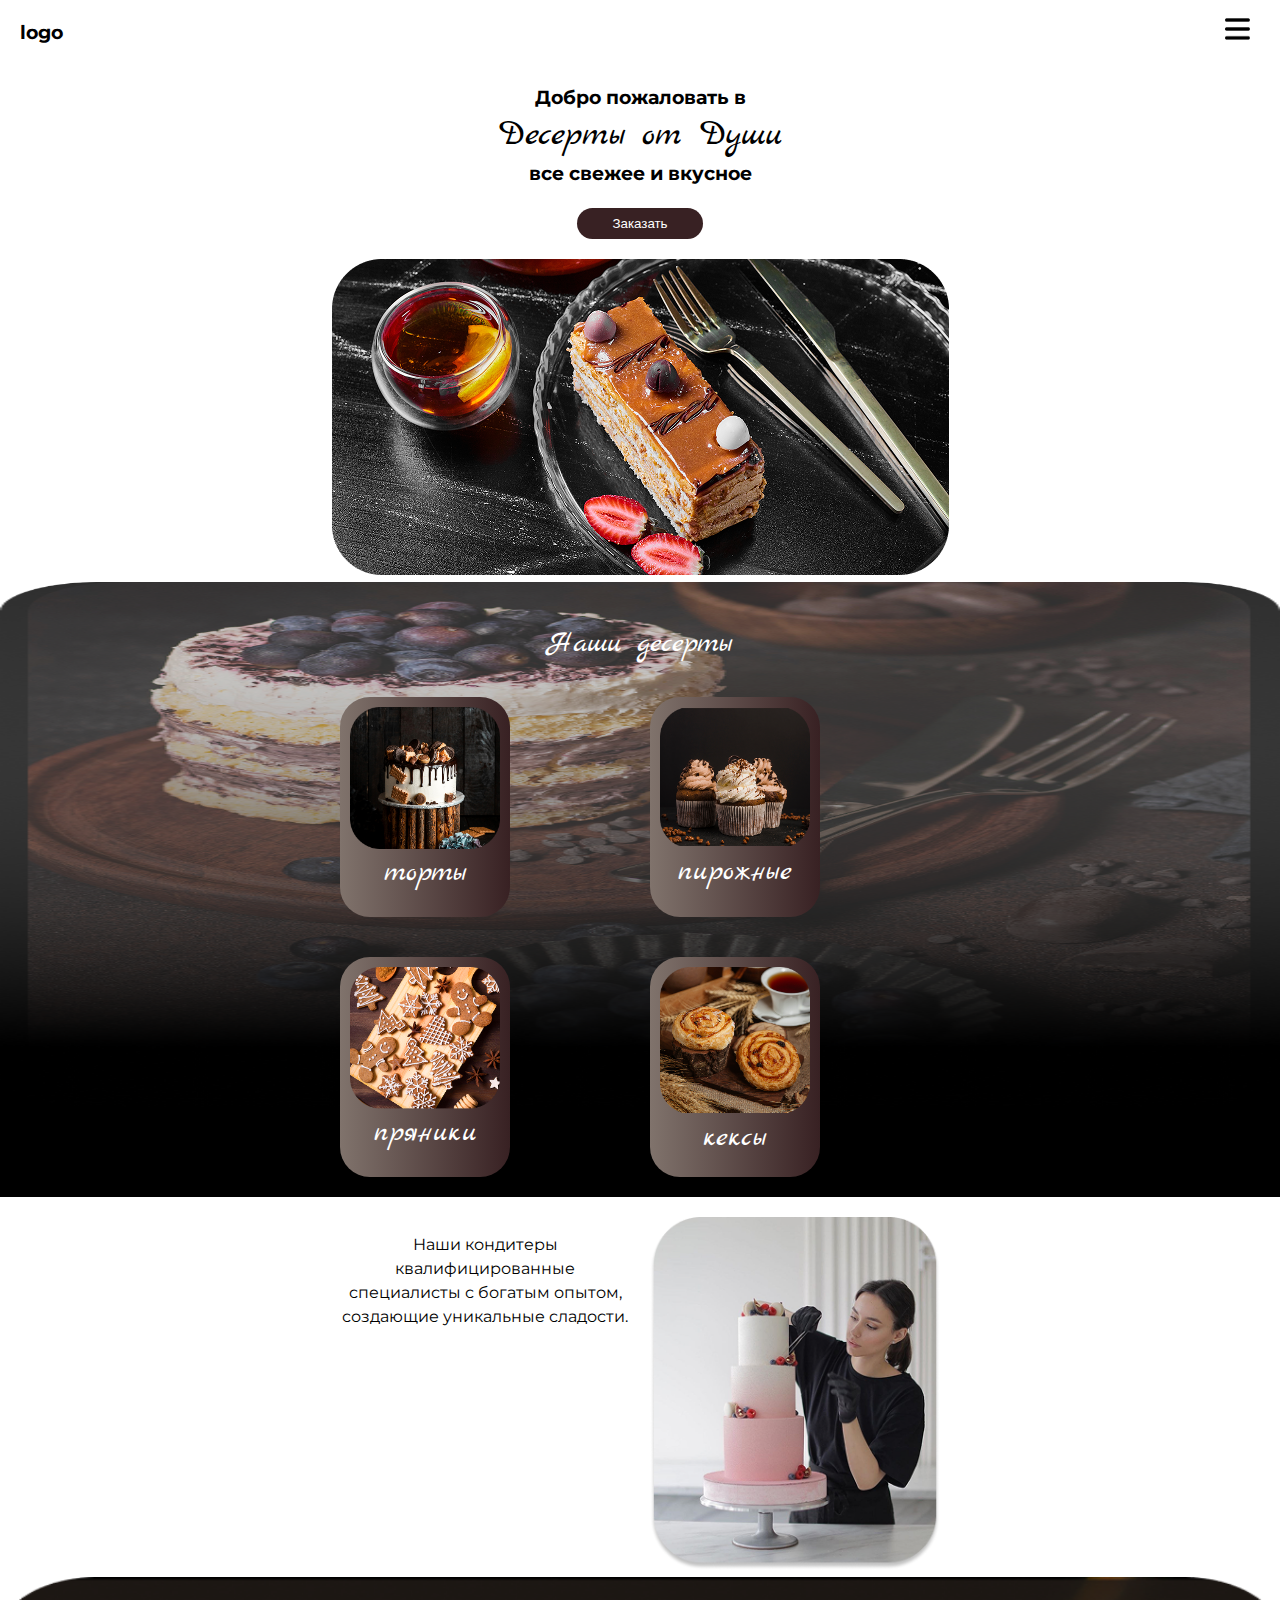
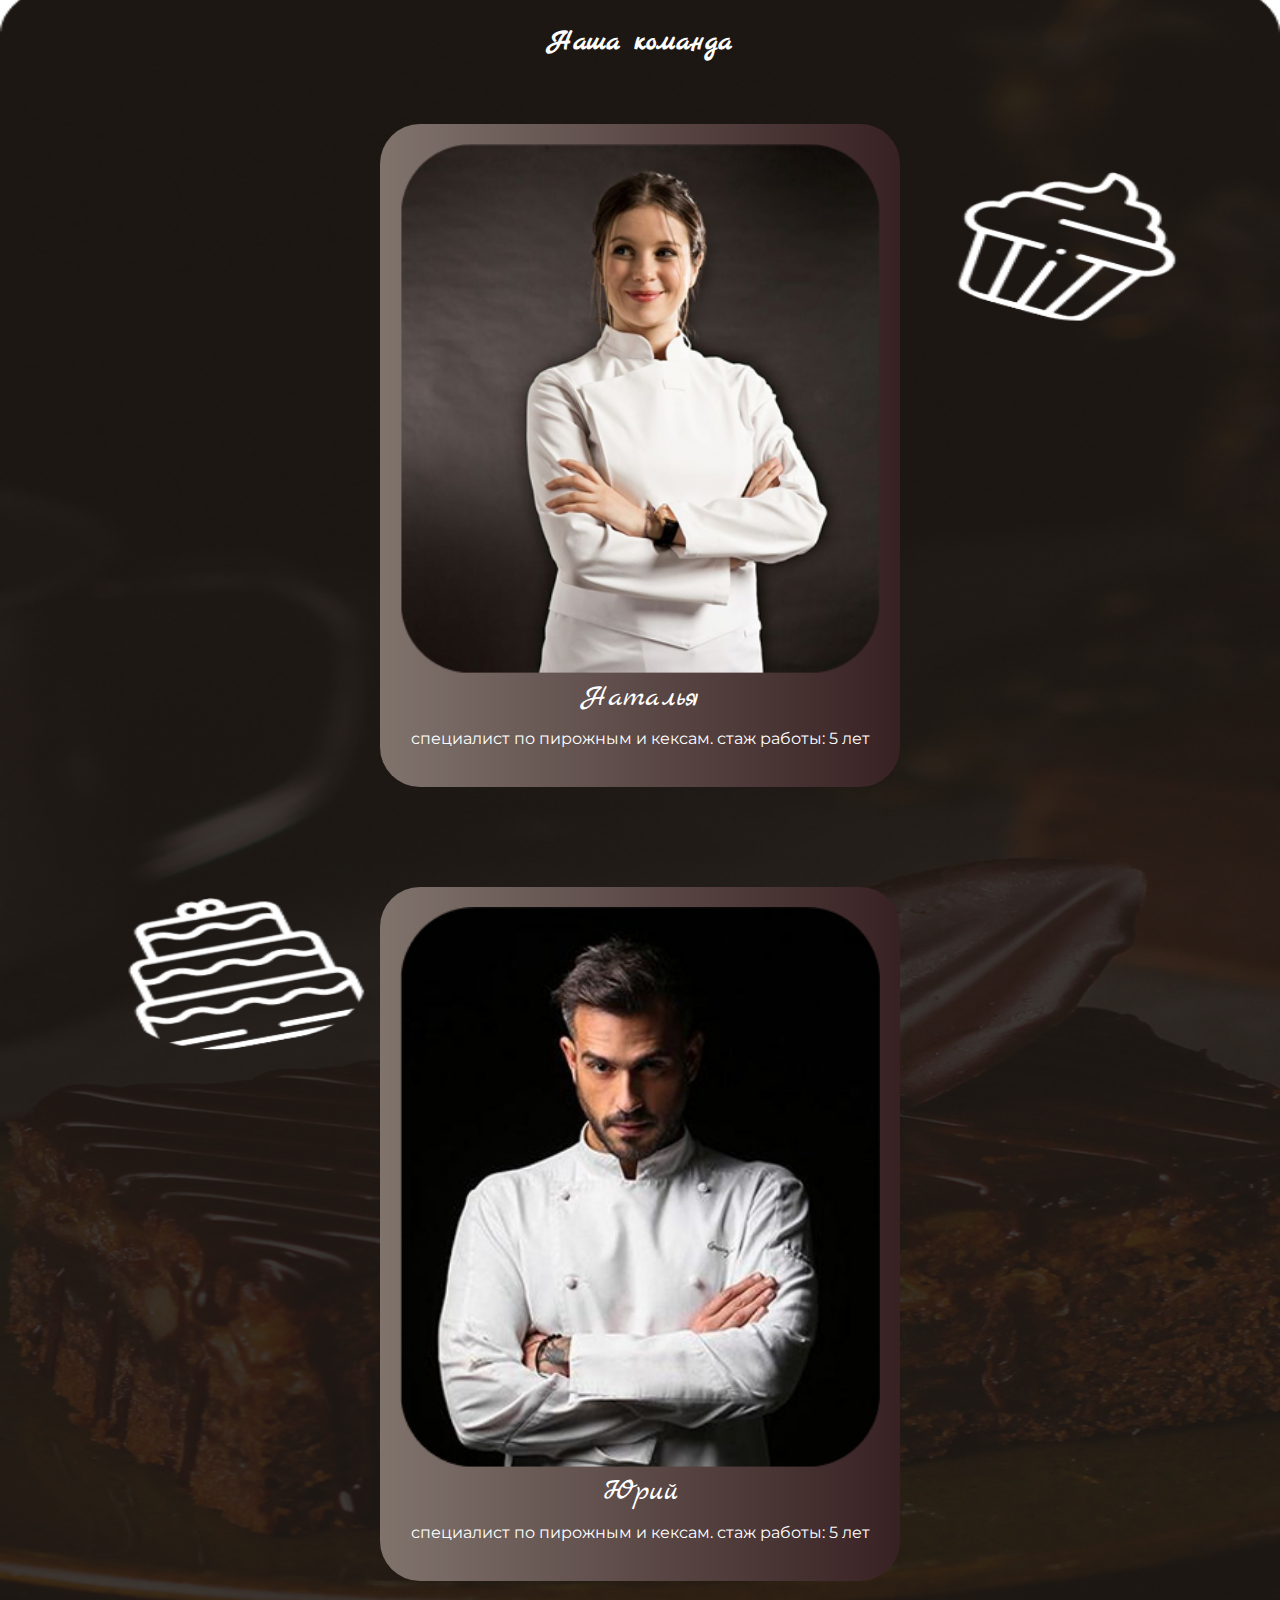
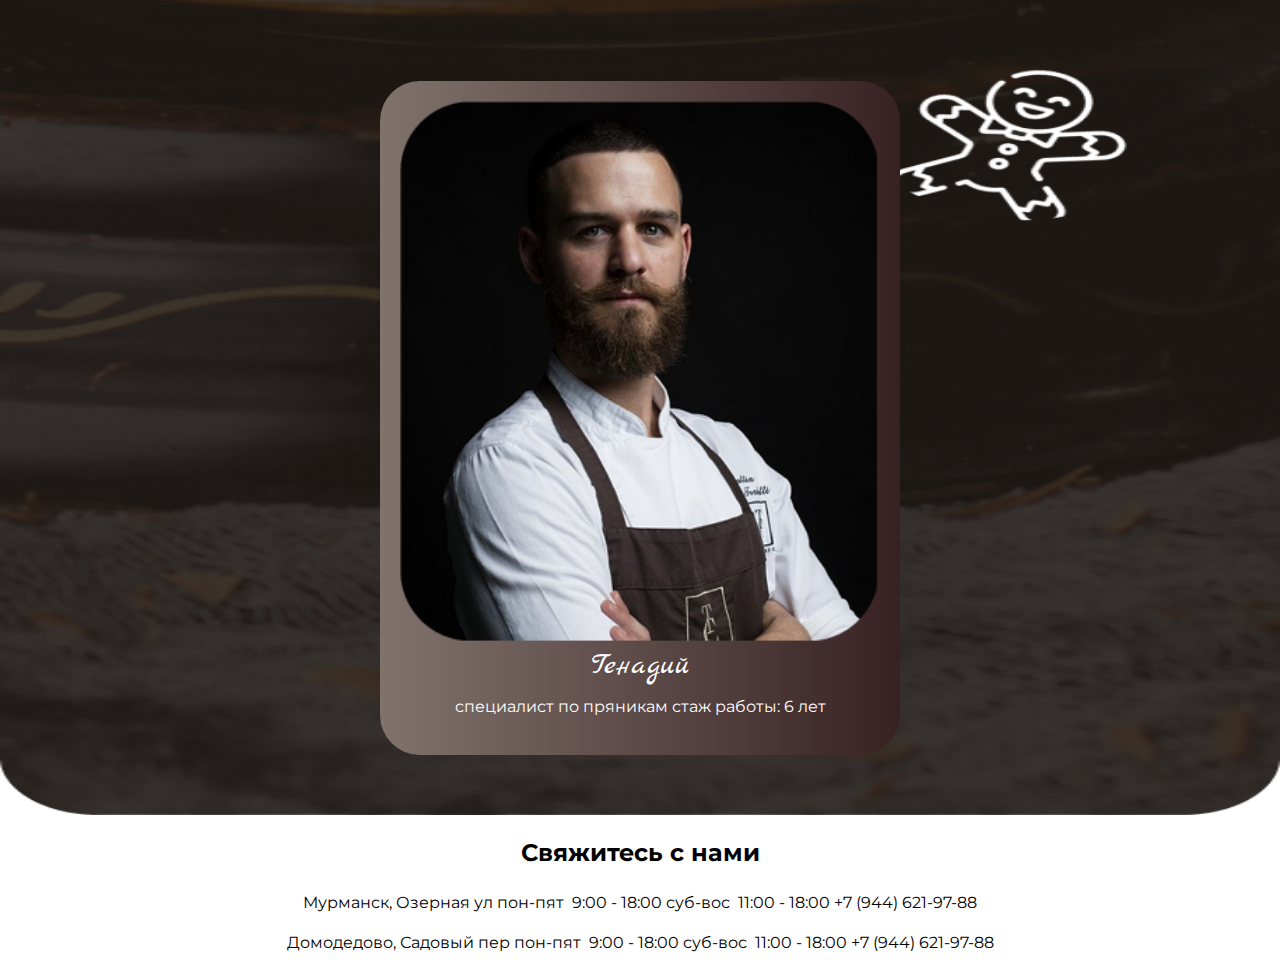
==== index.html @ 1e690570 "Add files via upload" ====
<!DOCTYPE html>
<html lang="en">
<head>
    <meta charset="UTF-8">
    <meta name="viewport" content="width=device-width, initial-scale=1.0">
    <title>Десерты от Души</title>
    <link rel="preconnect" href="https://fonts.googleapis.com">
    <link rel="preconnect" href="https://fonts.gstatic.com" crossorigin>
    <link href="https://fonts.googleapis.com/css2?family=Comfortaa:wght@300..700&family=Marck+Script&family=Montserrat:ital,wght@0,100..900;1,100..900&display=swap" rel="stylesheet">
    <link rel="stylesheet" href="style.css">
    <link rel="preconnect" href="https://fonts.googleapis.com">
    <link rel="preconnect" href="https://fonts.gstatic.com" crossorigin>
    <link href="https://fonts.googleapis.com/css2?family=Comfortaa:wght@300..700&family=Marck+Script&family=Montserrat+Alternates:ital,wght@0,100;0,200;0,300;0,400;0,500;0,600;0,700;0,800;0,900;1,100;1,200;1,300;1,400;1,500;1,600;1,700;1,800;1,900&family=Montserrat:ital,wght@0,100..900;1,100..900&display=swap" rel="stylesheet">
</head>
<body>

   

    <div class="HairBox">
        <div class="border">
            <div class="RazmeshHi">
                <div class="ConteiTEXT">
                    <div class="textLogo">
                        <h3>logo</h3>
                    </div>
                </div>
                <div class="navigation">
                    <div class="menu-container">
                        <input type="checkbox" id="menu-toggle">
                        <label for="menu-toggle" class="menu-button">
                            <img class="menu" src="photo\меню.png" alt="меню">
                        </label>
                    
                        <div class="dropdown-content">
                            <a href="#Наши десерты">Наши десерты</a>
                            <a href="#Наша команда">Наша команда</a>
                            <a href="#Свяжитесь с нами">Свяжитесь с нами</a>
                        </div>
                    </div>
            </div>
        </div>
    </div>
    <div class="MainBox">
        <div class="border">
            <div class="Priet">
                <div class="hi1">
                    <h3>Добро пожаловать в</h3>
                </div>
                <div class="hi2">
                    <h2>Десерты от Души</h2>
                </div>
                <div class="hi3">
                    <h3>все свежее и вкусное </h3>
                </div>
                <div class="hi4">
                    <button type="submit">Заказать</button>
                </div>
                <div class="hi5_img"><img src="photo\hi4_img.png" alt="hi4_img"></div>
            </div>
        </div>
    </div>

    <div class="fon">
        <div class="border">
            <div class="ceks">
                <div class="text1">
                    <h3 id="Наши десерты">Наши десерты</h3>
                </div>
                <div class="boxeat-container">
                    <div class="boxeat">
                        <img src="photo\торты.png" alt="торты">
                        <h3>торты</h3>
                    </div>
                    <div class="boxeat">
                        <img src="photo\пирожные.png" alt="пирожные">
                        <h3>пирожные</h3>
                    </div>
                    <div class="boxeat">
                        <img src="photo\пряники.png" alt="пряники">
                        <h3>пряники</h3>
                    </div>
                    <div class="boxeat">
                        <img src="photo\кексы.png" alt="кексы">
                        <h3>кексы</h3>
                    </div>
                </div>   
            </div>
        </div>
    </div>        
            
    <div class="fon2">
        <div class="border">
            <div class="nashi">
                <div class="text2">
                    <p>Наши кондитеры  квалифицированные специалисты с богатым опытом, создающие уникальные сладости. </p>
                </div>
                <div class="img1">
                    <img src="photo\женшина с тортом.png" alt="женшина с тортом">
                </div>
            </div>
        </div>
    </div>
    <div class="fon3">
        <div class="border">
            <div class="specs">
                <div class="text3">
                    <h3 id="Наша команда">Наша команда</h3>
                </div>
                <a href="Natalia.html" class="ss">
                    <div class="sspec">
                        <div class="spec">
                            <img src="photo\женщмна.png" alt="1">
                            <h3>Наталья</h3>
                            <p>специалист по пирожным и кексам. 
                                стаж работы: 5 лет </p>
                        </div>
                    </div>
                </a>

                <a href="Urei.html" class="ss">
                    <div class="sspec">
                        <div class="spec">
                            <img src="photo\мужик.png" alt="2">
                            <h3>Юрий</h3>
                            <p>специалист по пирожным и кексам. 
                                стаж работы: 5 лет </p>
                        </div>
                    </div>
                </a>
                
                <a href="Genadei.html" class="ss">
                    <div class="sspec">
                        <div class="spec">
                            <img src="photo\мужик2.png" alt="3">
                            <h3>Генадий</h3>
                            <p>специалист по пряникам
                                стаж работы: 6 лет </p>
                        </div>
                    </div>
                </a>
                
                
            </div>
        </div>
    </div>
    <div class="fon4">
        <div class="border">
            <div class="sviz">
                <h2 id="Свяжитесь с нами">Свяжитесь с нами </h2>
                <p>Мурманск, Озерная ул
                    пон-пят  9:00  - 18:00 
                    суб-вос  11:00 - 18:00
                    +7 (944) 621-97-88 </p>
                <p>Домодедово, Садовый пер
                    пон-пят  9:00  - 18:00 
                    суб-вос  11:00 - 18:00
                    +7 (944) 621-97-88</p>
            </div>
        </div>
    </div>
</body>
</html>
---- style.css ----
body{
    font-size: 16px;
    font-family: "Montserrat", serif;
    font-optical-sizing: auto;
    font-style: normal;
    line-height: 1.5;
    margin: 0; 
    text-align: center;
}

.RazmeshHi{
    display: flex;
    justify-content: space-between;
    align-items: center;
}

.border{
    padding: 0 20px;
}

.menu-container {
    position: relative; /* Для позиционирования выпадающего контента */
    display: inline-block; /* Чтобы контейнер занимал только необходимую ширину */
}

/* Стили для кнопки (лейбла) */
.menu-button {
    /* Стили для кнопки (лейбла) */
    padding: 10px;
    border: none;
    background-color: transparent; /* Прозрачный фон */
    cursor: pointer;
}

/* Стили для иконки меню */
.menu {
    width: 25px;
    height: auto;
}

/* Стили для выпадающего контента */
.dropdown-content {
    position: absolute; /* Абсолютное позиционирование относительно контейнера */
    top: 100%; /* Размещаем сразу под кнопкой */
    left: -100px;
    background-color: rgba(22, 20, 19, 1);
    min-width: 160px;
    box-shadow: 0px 8px 16px 0px rgba(0, 0, 0, 0.2);
    z-index: 1;
    display: none; /* Скрываем контент по умолчанию */
}

/* Стили для ссылок в выпадающем контенте */
.dropdown-content a {
    color: rgb(255, 255, 255);
    padding: 12px 16px;
    text-decoration: none;
    display: block;
}

/* Стили для ссылок при наведении */
.dropdown-content a:hover {
    background-color: #585858;
}

/* Скрываем чекбокс (input) */
#menu-toggle {
    display: none;
}

/* Показываем контент, когда чекбокс отмечен */
#menu-toggle:checked ~ .dropdown-content {
    display: block;
}

.hi1 h3{
    margin-bottom: -10px;
}

.hi2 h2{
    font-family: "Marck Script", serif;
    font-weight: 400;
    font-size: 36px;
    margin-top: 7px;
    margin-bottom: -10px;
}

.hi3 h3{
    margin-bottom: -10px;
    margin-top: 7px;
}

.hi4 button{
    margin-bottom: 20px;
    margin-top: 30px;
    padding: 8px 35px;
    border: none;
    border-radius: 50px;
    background-color: rgba(56, 33, 35, 1);
    color: #FFF;
}

.hi5_img{
    width: 100%;
}

.hi5_img img {
    max-width: 100%;
    height: auto;
}

.fon{
    max-width: 100%;
    height: auto;
    background-image: url("photo/zord.png");
    background-size: 100% 100%; /* Растягивает изображение на всю ширину и высоту, игнорируя пропорции */
    background-position: center;
    background-repeat: no-repeat;
}

.boxeat-container {
    display: grid;
    grid-template-columns: repeat(2, 1fr); /* Две колонки */
    grid-gap: 20px; /* Отступы между элементами */
    width: 100%; /* Занимает всю ширину родительского элемента */
    max-width: 600px; /* Ограничиваем ширину контейнера */
    margin: 0 auto; /* Центрируем контейнер */
}

.boxeat {
    text-align: center;
    width: 150px;
    padding: 10px;
}

.boxeat img {
    max-width: 100%;
    height: auto;
    margin-bottom: 10px;
}

.boxeat h3 {
    font-size: 16px;
}

.text1{
    padding-top: 10px;
}

.text1 h3{
    font-family: "Marck Script", serif;
    font-weight: 400;
    font-size: 30px;
    color: #FFF;
}

.boxeat{
    background-image: linear-gradient(to right, rgb(128, 115, 108), rgba(56, 33, 35, 1));
    background-color: transparent;
    margin-bottom: 20px;
    border-radius: 30px;
    height: 200px;
}

.boxeat h3{
    font-family: "Marck Script", serif;
    font-weight: 400;
    font-size: 30px;
    color: #FFF;
    margin-top: -15px;
}

.nashi{
    display: grid;
    grid-template-columns: repeat(2, 1fr);
    grid-gap: 20px; /* Отступы между элементами */
    width: 100%; /* Занимает всю ширину родительского элемента */
    max-width: 600px; /* Ограничиваем ширину контейнера */
    margin: 0 auto; /* Центрируем контейнер */
    padding-top: 20px;
}

.text2{
   text-align: center;
}

.img1 img{
    width: 100%;
}

.specs{
    grid-gap: 20px; /* Отступы между элементами */
    width: 100%; /* Занимает всю ширину родительского элемента */
    max-width: 600px; /* Ограничиваем ширину контейнера */
    margin: 0 auto; /* Центрируем контейнер */
    padding-top: 20px;
}

.sspec{
    padding: 40px;
}

.spec{
    padding-left: 20px;
    padding-right: 20px;
    padding-top: 20px;
    padding-bottom: 20px;
    background-image: linear-gradient(to right, rgb(128, 115, 108), rgba(56, 33, 35, 1));
    background-color: transparent;
    margin-bottom: 20px;
    border-radius: 40px;
}

.spec img{
    width: 100%;
}

.text3{
    text-align: center;
    color: #fff;
    font-family: "Marck Script", serif;
    font-weight: 400;
    font-size: 25px;
    margin: -5px;
    margin-bottom: -10px;
 }

.fon3{
    max-width: 100%;
    height: auto;
    background-image: url("photo/zord32.png");
    background-size: 100% 100%; /* Растягивает изображение на всю ширину и высоту, игнорируя пропорции */
    background-position: center;
    background-repeat: no-repeat;
}

.spec h3 {
    color: #fff;
    font-family: "Marck Script", serif;
    font-weight: 400;
    font-size: 30px;
    color: #FFF;
    margin: -5px;
    margin-bottom: -10px;
}

.spec p{
    color: #FFF;
}

.ss{
    text-decoration: none;
}
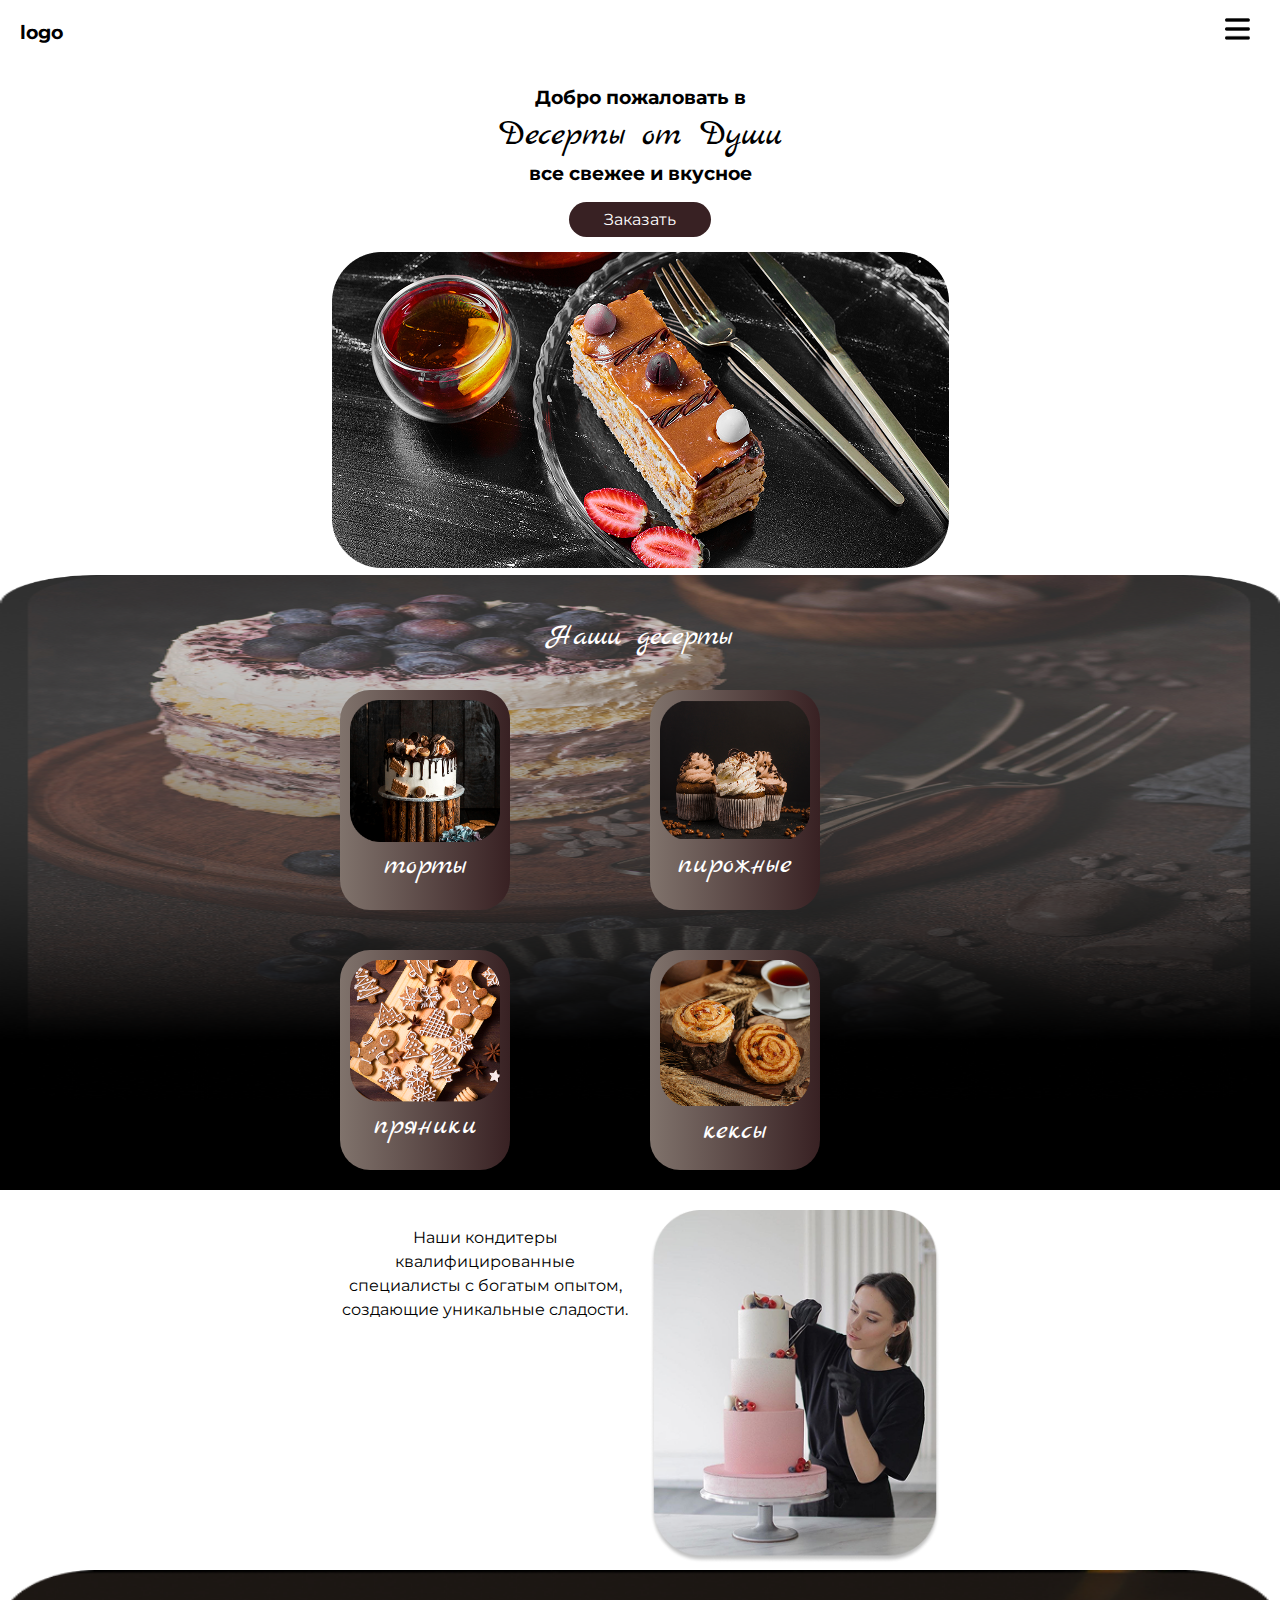
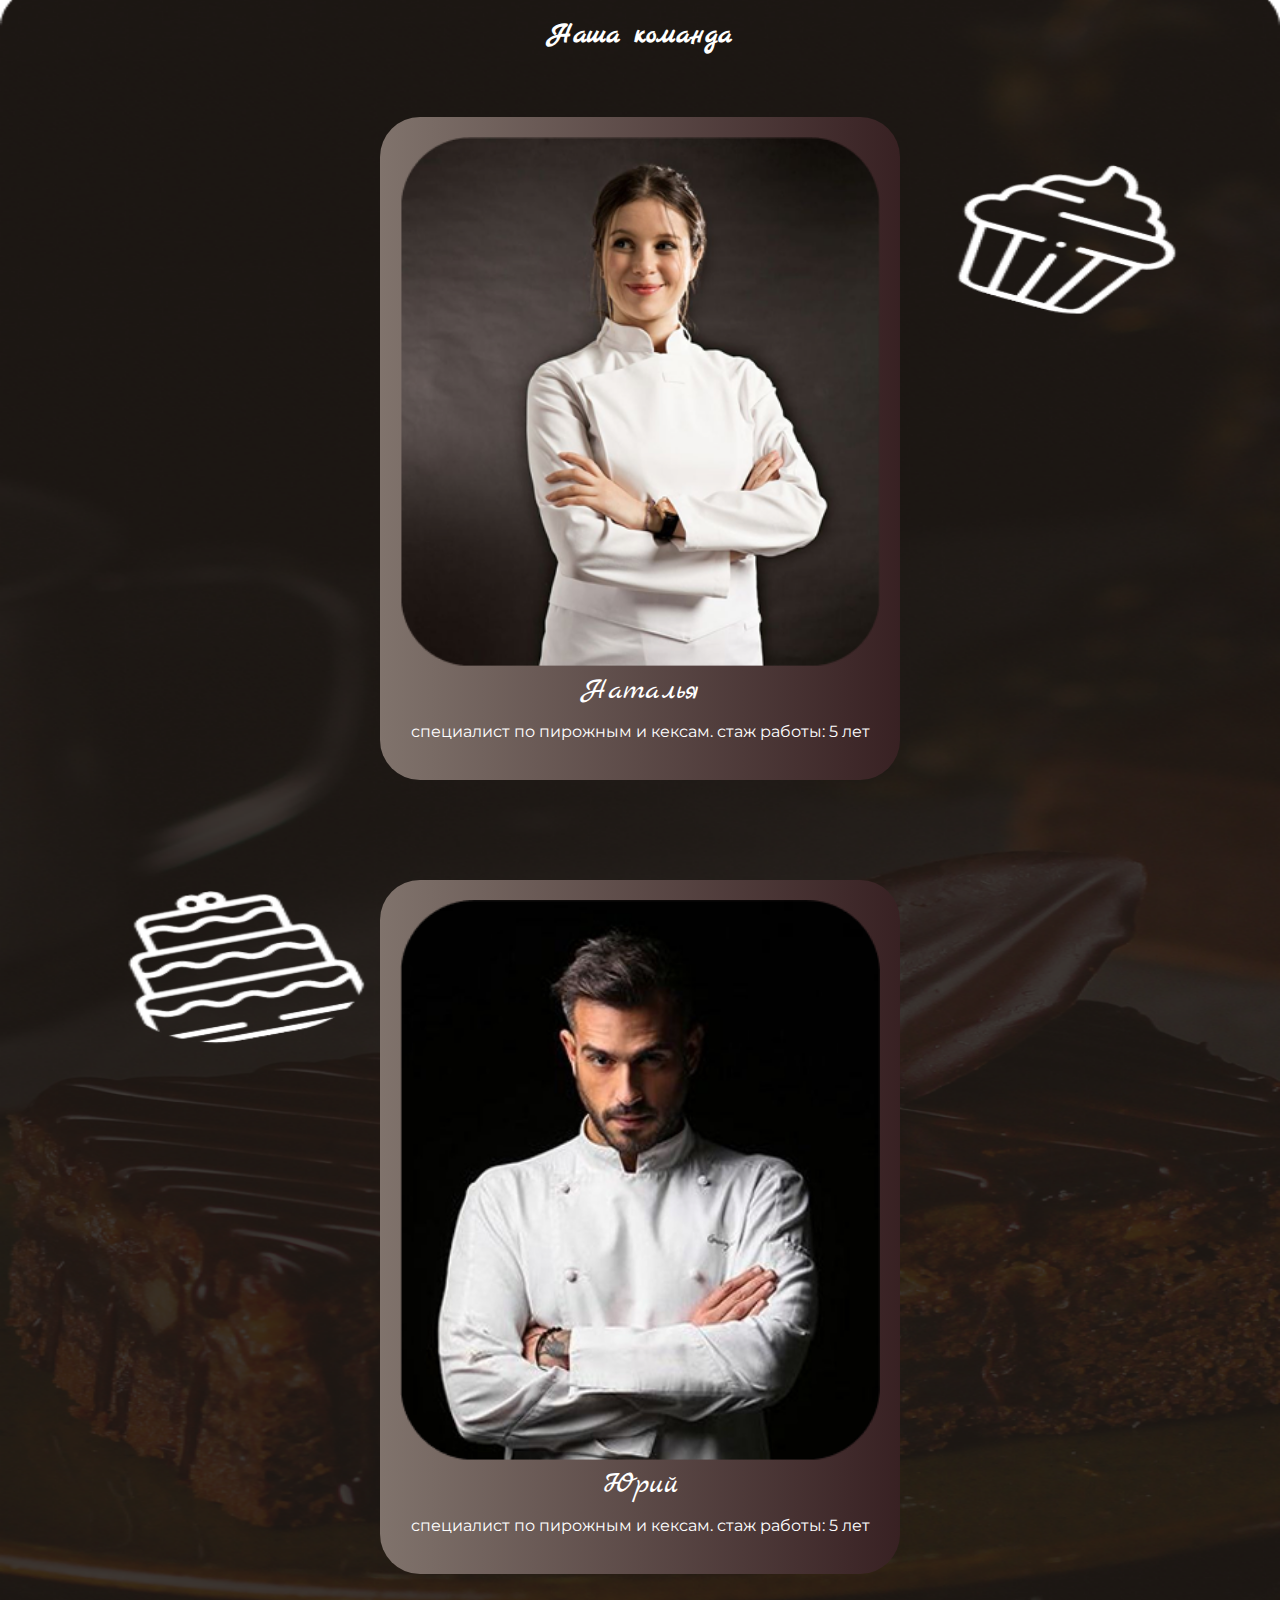
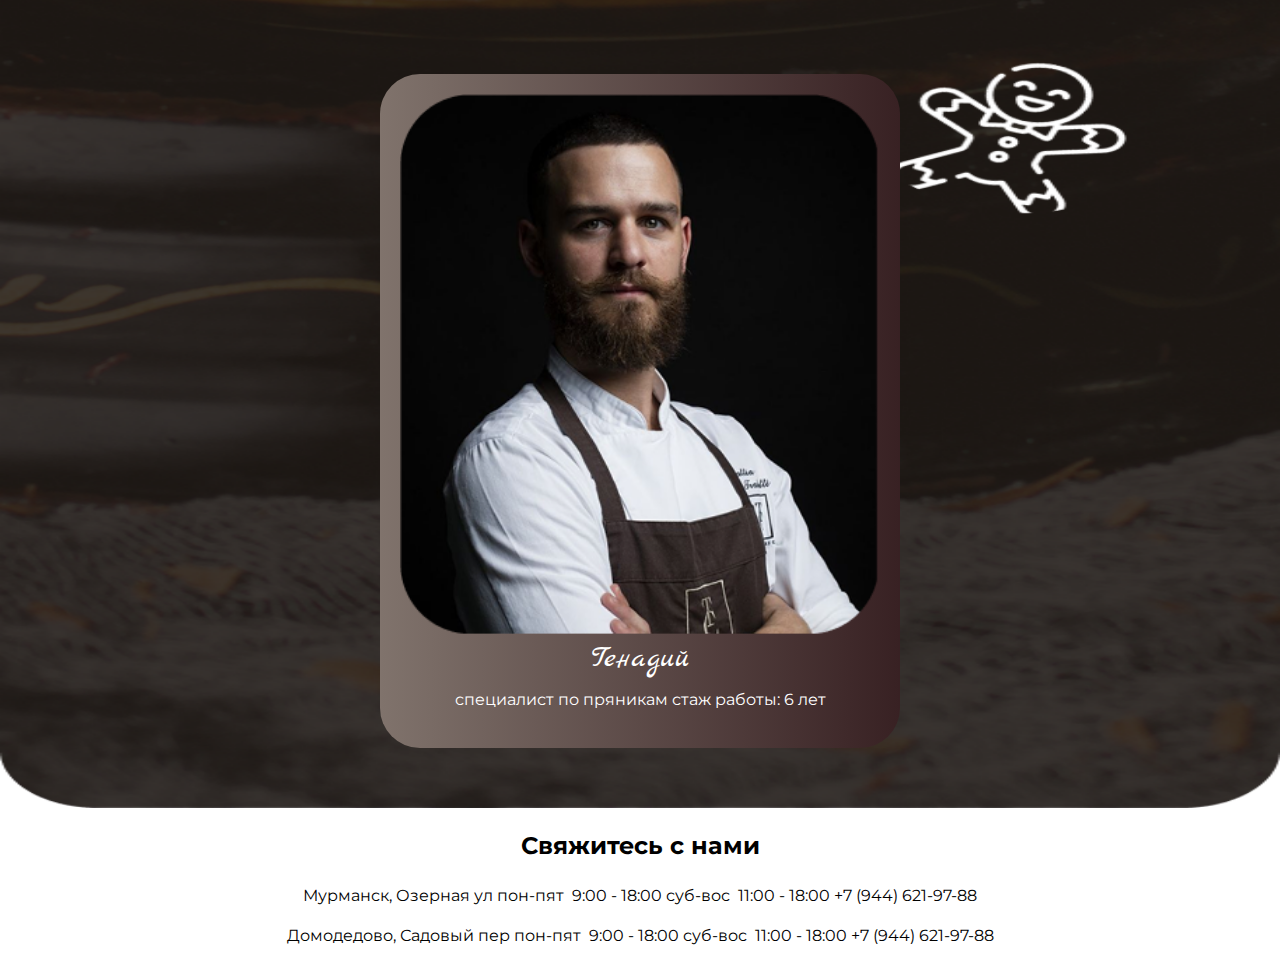
==== commit 00447c16: "Add files via upload" ====
--- a/index.html
+++ b/index.html
@@ -53,7 +53,7 @@
                     <h3>все свежее и вкусное </h3>
                 </div>
                 <div class="hi4">
-                    <button type="submit">Заказать</button>
+                    <a href="#Свяжитесь с нами" >Заказать</a>
                 </div>
                 <div class="hi5_img"><img src="photo\hi4_img.png" alt="hi4_img"></div>
             </div>
--- a/style.css
+++ b/style.css
@@ -90,13 +90,19 @@
     margin-top: 7px;
 }
 
-.hi4 button{
+.hi4{
+    margin-bottom: 20px;
+    margin-top: 30px;
+}
+
+.hi4 a{
     margin-bottom: 20px;
     margin-top: 30px;
     padding: 8px 35px;
     border: none;
     border-radius: 50px;
     background-color: rgba(56, 33, 35, 1);
+    text-decoration: none;
     color: #FFF;
 }
 
@@ -251,3 +257,31 @@
 .ss{
     text-decoration: none;
 }
+
+@media (max-width: 380px) {
+    .boxeat-container {
+        display: grid;
+        grid-template-columns: repeat(2, 1fr); /* Две колонки */
+        grid-gap: 20px; /* Отступы между элементами */
+        width: 100%; /* Занимает всю ширину родительского элемента */
+        max-width: 380px; /* Ограничиваем ширину контейнера */
+        margin: 0 auto; /* Центрируем контейнер */
+    }
+    
+    .boxeat {
+        text-align: center;
+        width: 130px;
+        height: 150px;
+        padding: 10px;
+    }
+    
+    .boxeat img {
+        max-width: 100%;
+        height: auto;
+        margin-bottom: 10px;
+    }
+    
+    .boxeat h3 {
+        font-size: 16px;
+    }
+}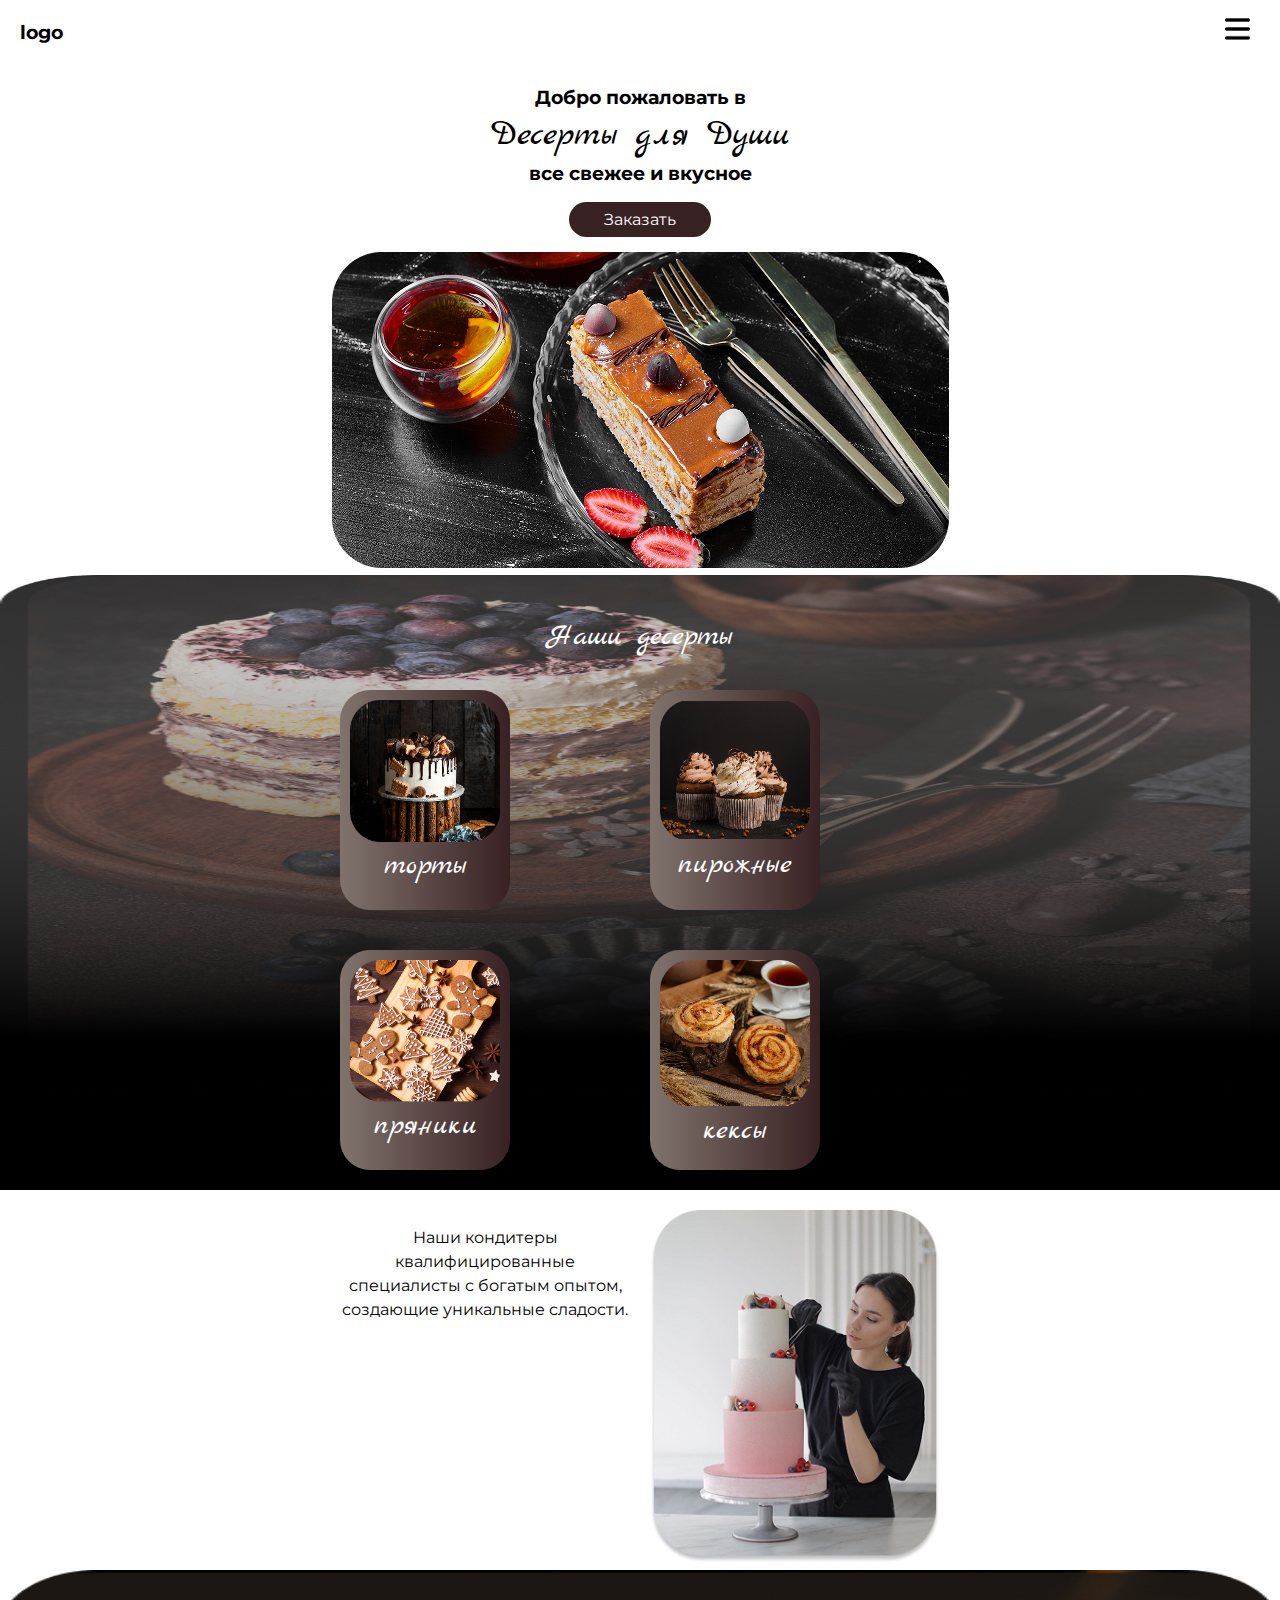
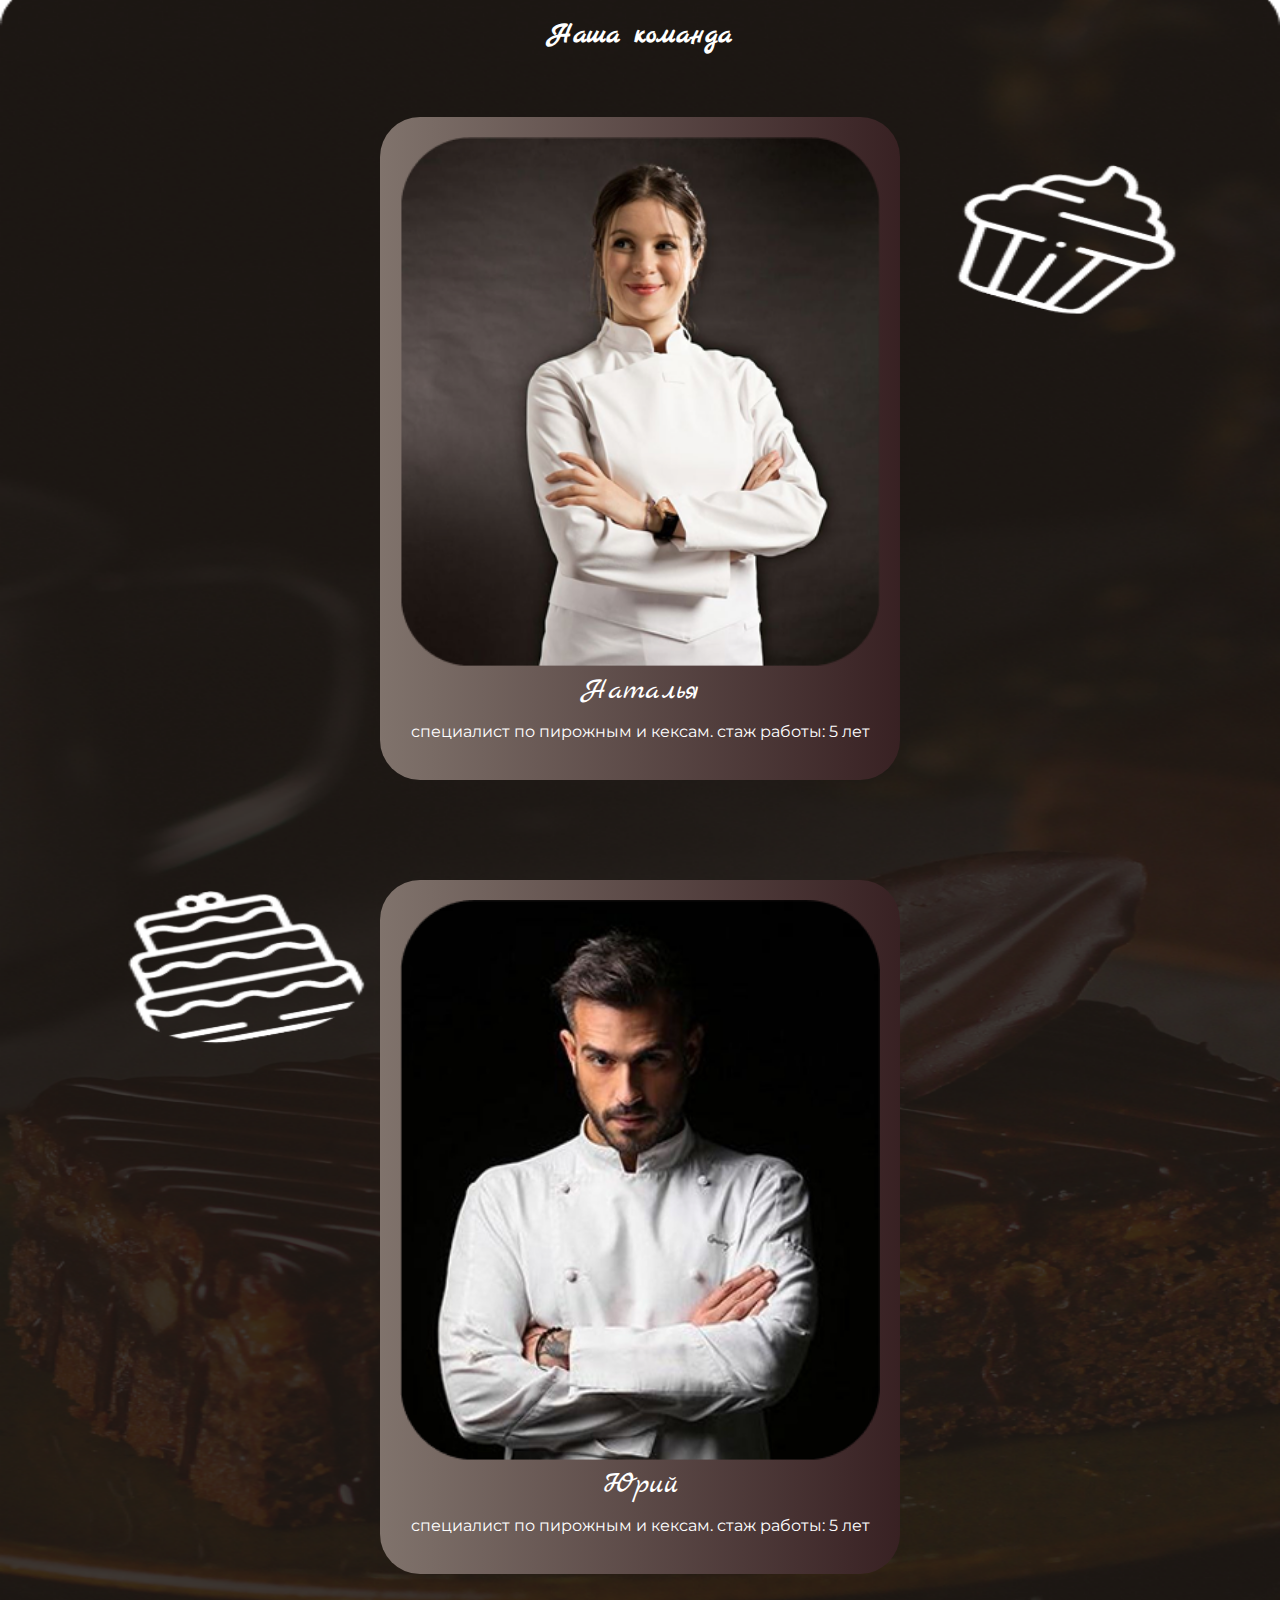
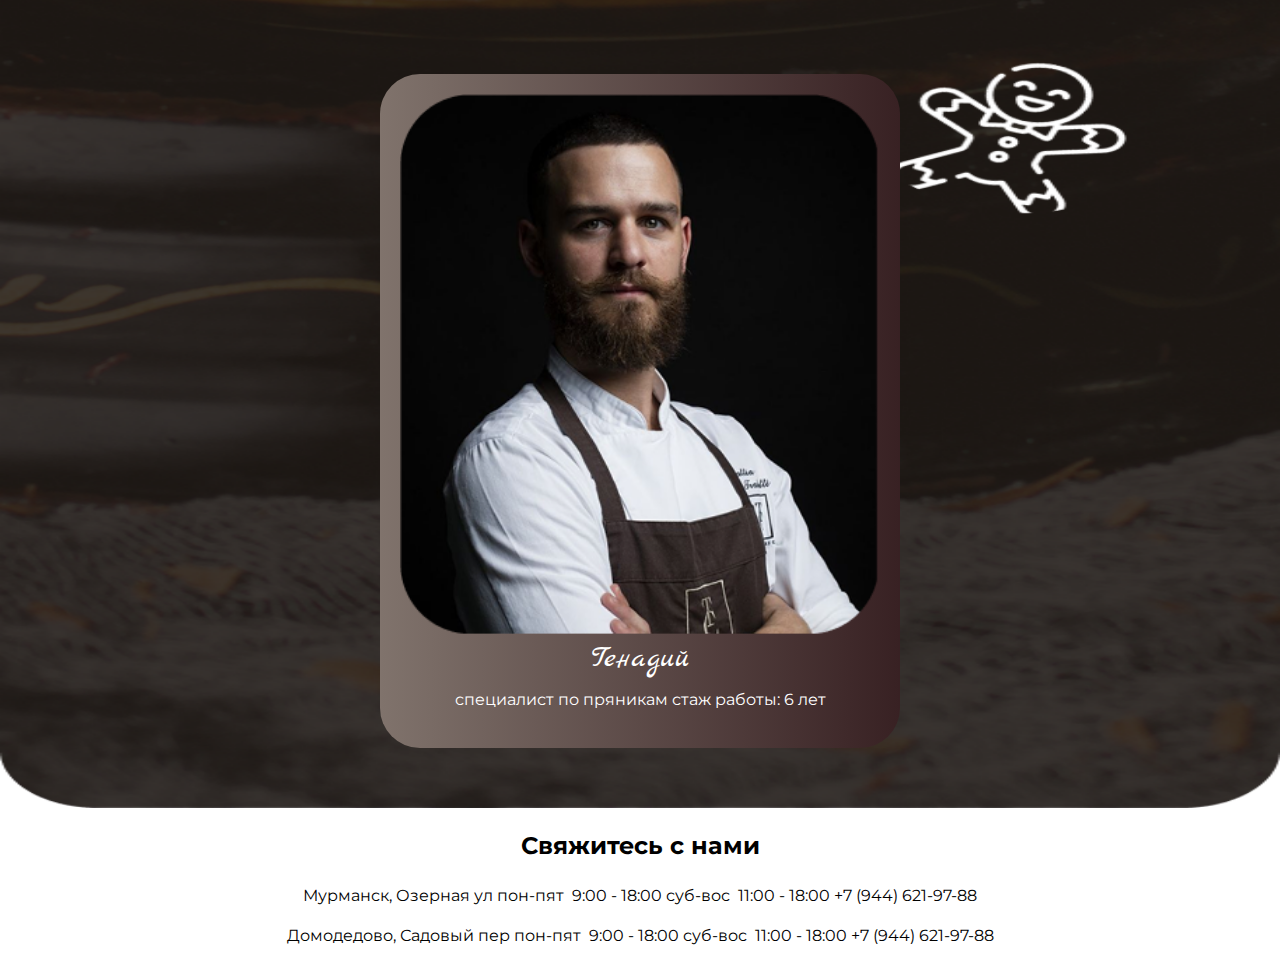
==== commit 8303410a: "Update index.html" ====
--- a/index.html
+++ b/index.html
@@ -3,7 +3,7 @@
 <head>
     <meta charset="UTF-8">
     <meta name="viewport" content="width=device-width, initial-scale=1.0">
-    <title>Десерты от Души</title>
+    <title>Десерты для Души</title>
     <link rel="preconnect" href="https://fonts.googleapis.com">
     <link rel="preconnect" href="https://fonts.gstatic.com" crossorigin>
     <link href="https://fonts.googleapis.com/css2?family=Comfortaa:wght@300..700&family=Marck+Script&family=Montserrat:ital,wght@0,100..900;1,100..900&display=swap" rel="stylesheet">
@@ -47,7 +47,7 @@
                     <h3>Добро пожаловать в</h3>
                 </div>
                 <div class="hi2">
-                    <h2>Десерты от Души</h2>
+                    <h2>Десерты для Души</h2>
                 </div>
                 <div class="hi3">
                     <h3>все свежее и вкусное </h3>
@@ -159,4 +159,4 @@
         </div>
     </div>
 </body>
-</html>+</html>
--- a/style.css
+++ b/style.css
@@ -258,7 +258,7 @@
     text-decoration: none;
 }
 
-@media (max-width: 380px) {
+@media (max-width: 405px) {
     .boxeat-container {
         display: grid;
         grid-template-columns: repeat(2, 1fr); /* Две колонки */
@@ -284,4 +284,4 @@
     .boxeat h3 {
         font-size: 16px;
     }
-}+}
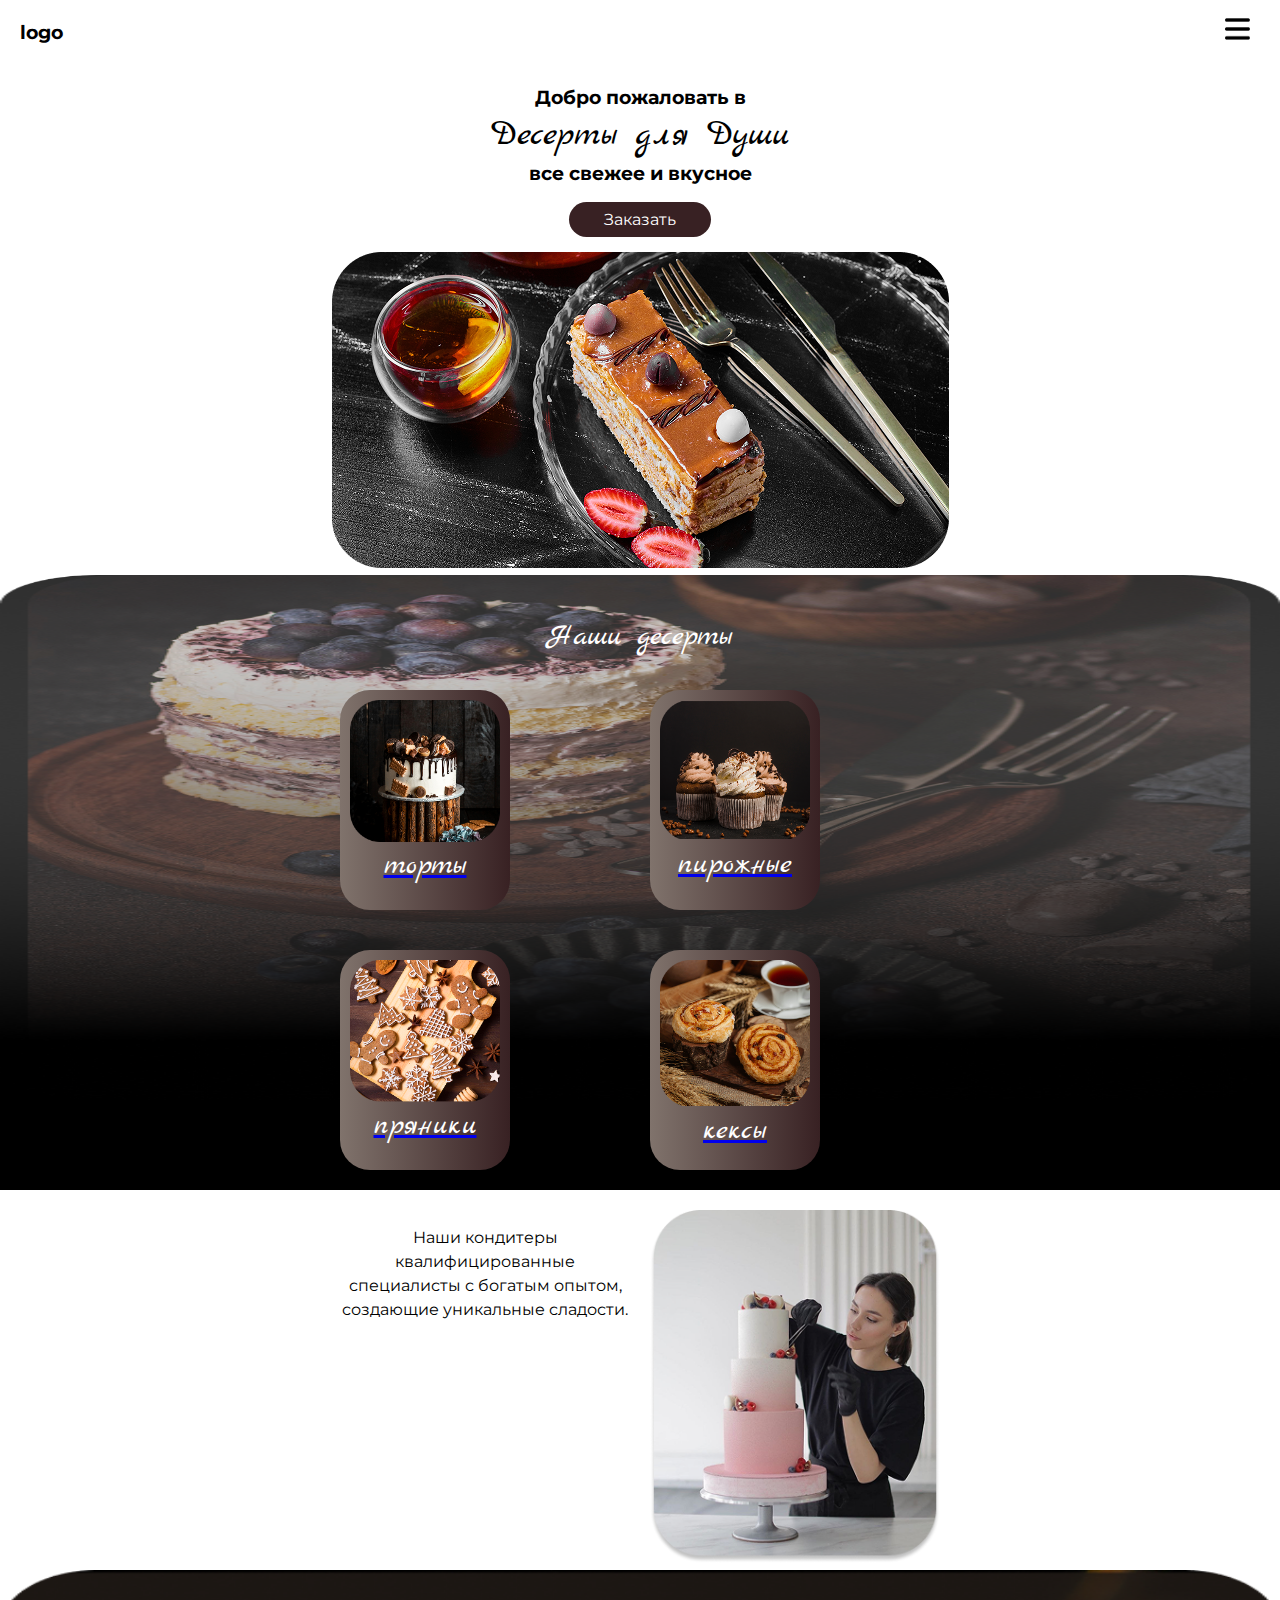
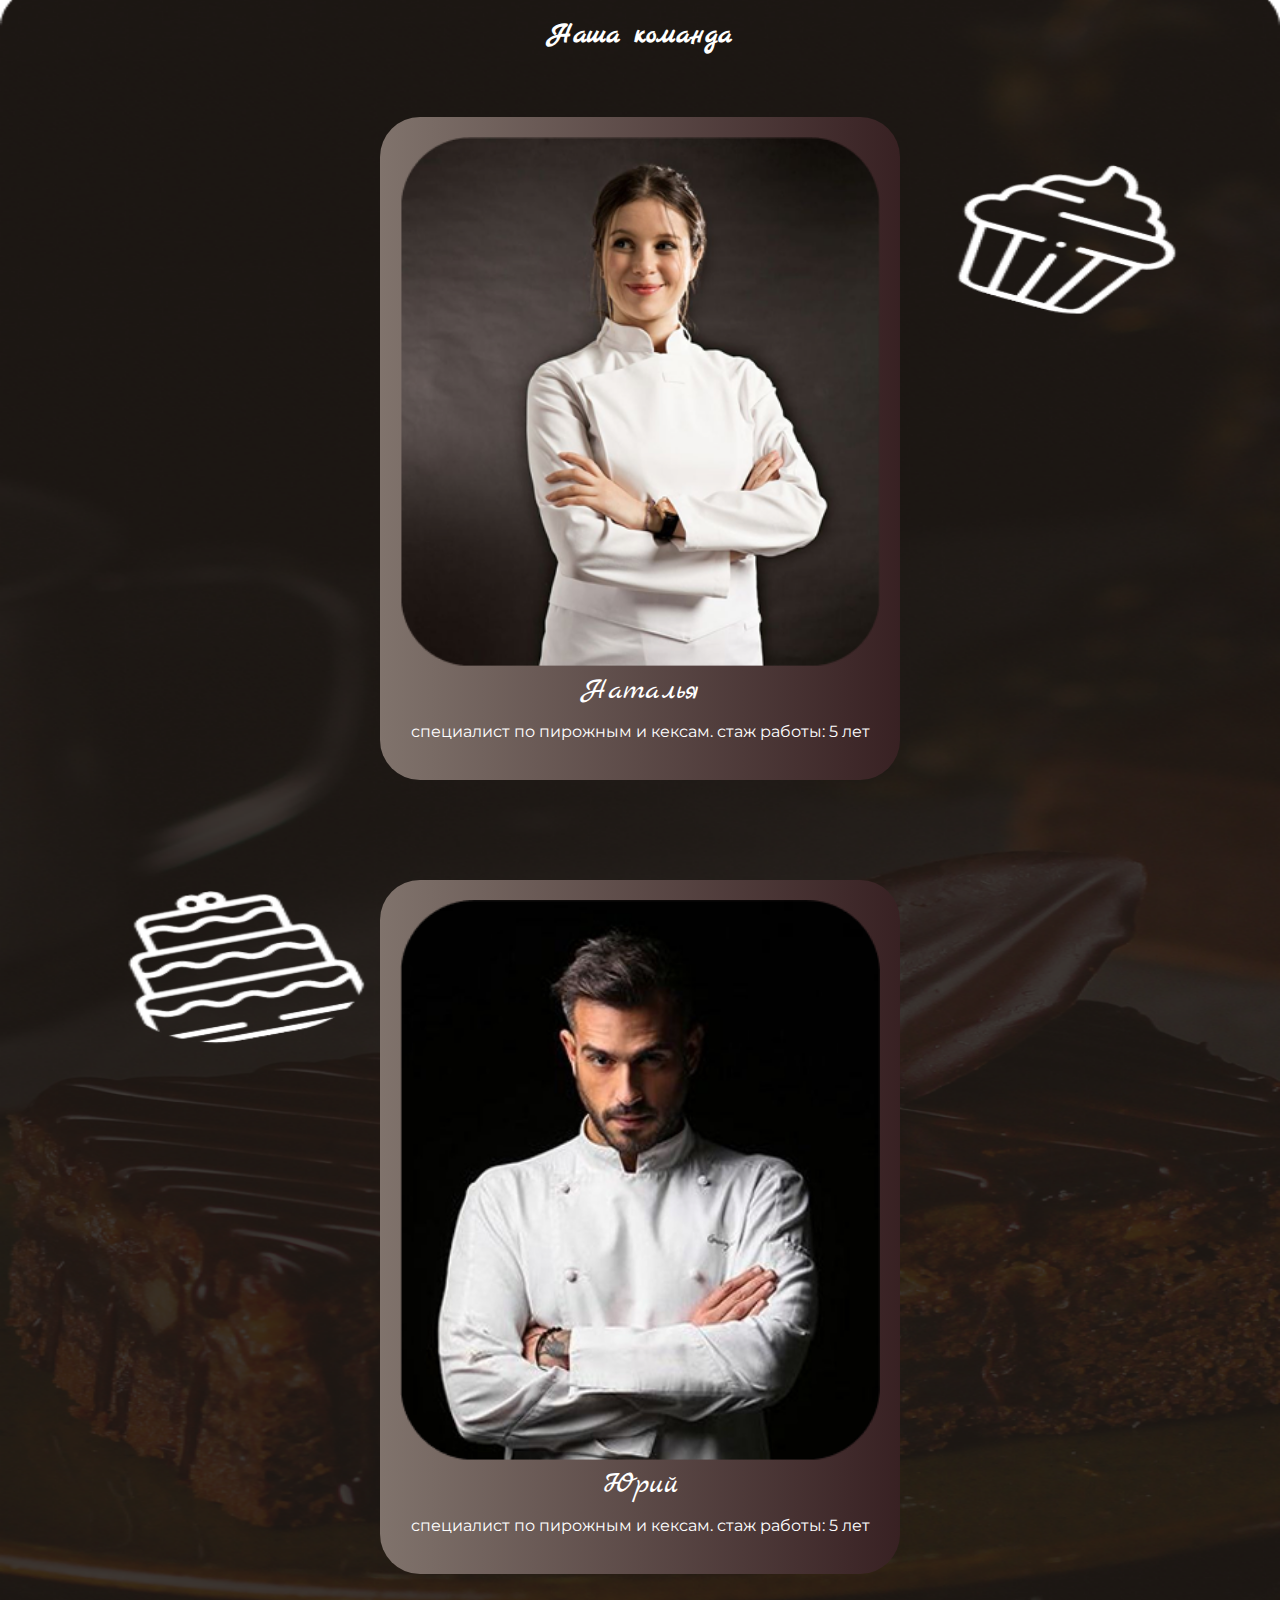
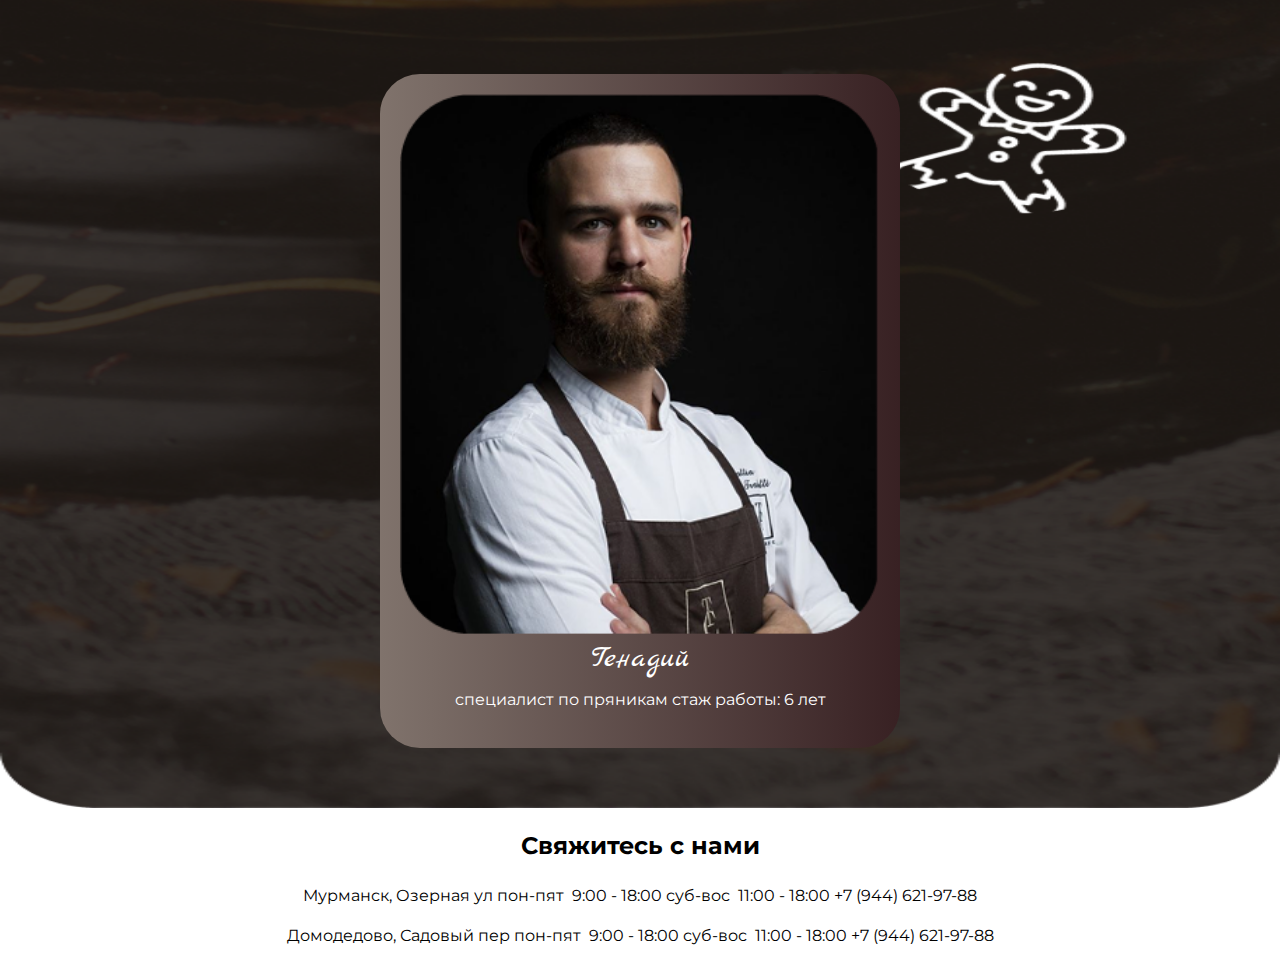
==== commit ed90c6a8: "Add files via upload" ====
--- a/index.html
+++ b/index.html
@@ -3,7 +3,7 @@
 <head>
     <meta charset="UTF-8">
     <meta name="viewport" content="width=device-width, initial-scale=1.0">
-    <title>Десерты для Души</title>
+    <title>Десерты от Души</title>
     <link rel="preconnect" href="https://fonts.googleapis.com">
     <link rel="preconnect" href="https://fonts.gstatic.com" crossorigin>
     <link href="https://fonts.googleapis.com/css2?family=Comfortaa:wght@300..700&family=Marck+Script&family=Montserrat:ital,wght@0,100..900;1,100..900&display=swap" rel="stylesheet">
@@ -67,22 +67,34 @@
                     <h3 id="Наши десерты">Наши десерты</h3>
                 </div>
                 <div class="boxeat-container">
-                    <div class="boxeat">
-                        <img src="photo\торты.png" alt="торты">
-                        <h3>торты</h3>
-                    </div>
-                    <div class="boxeat">
-                        <img src="photo\пирожные.png" alt="пирожные">
-                        <h3>пирожные</h3>
-                    </div>
-                    <div class="boxeat">
-                        <img src="photo\пряники.png" alt="пряники">
-                        <h3>пряники</h3>
-                    </div>
-                    <div class="boxeat">
-                        <img src="photo\кексы.png" alt="кексы">
-                        <h3>кексы</h3>
-                    </div>
+                    <a href="Cakes.html">
+                        <div class="boxeat">
+                            <img src="photo\торты.png" alt="торты">
+                            <h3>торты</h3>
+                        </div>
+                    </a>
+                    
+                    <a href="Cake.html">
+                        <div class="boxeat">
+                            <img src="photo\пирожные.png" alt="пирожные">
+                            <h3>пирожные</h3>
+                        </div>
+                    </a>
+                    
+                    <a href="gingerbreads.html">
+                        <div class="boxeat">
+                            <img src="photo\пряники.png" alt="пряники">
+                            <h3>пряники</h3>
+                        </div>
+                    </a>
+                    
+                    <a href="Ceks.html">
+                        <div class="boxeat">
+                            <img src="photo\кексы.png" alt="кексы">
+                            <h3>кексы</h3>
+                        </div>
+                    </a>
+                    
                 </div>   
             </div>
         </div>
@@ -159,4 +171,4 @@
         </div>
     </div>
 </body>
-</html>
+</html>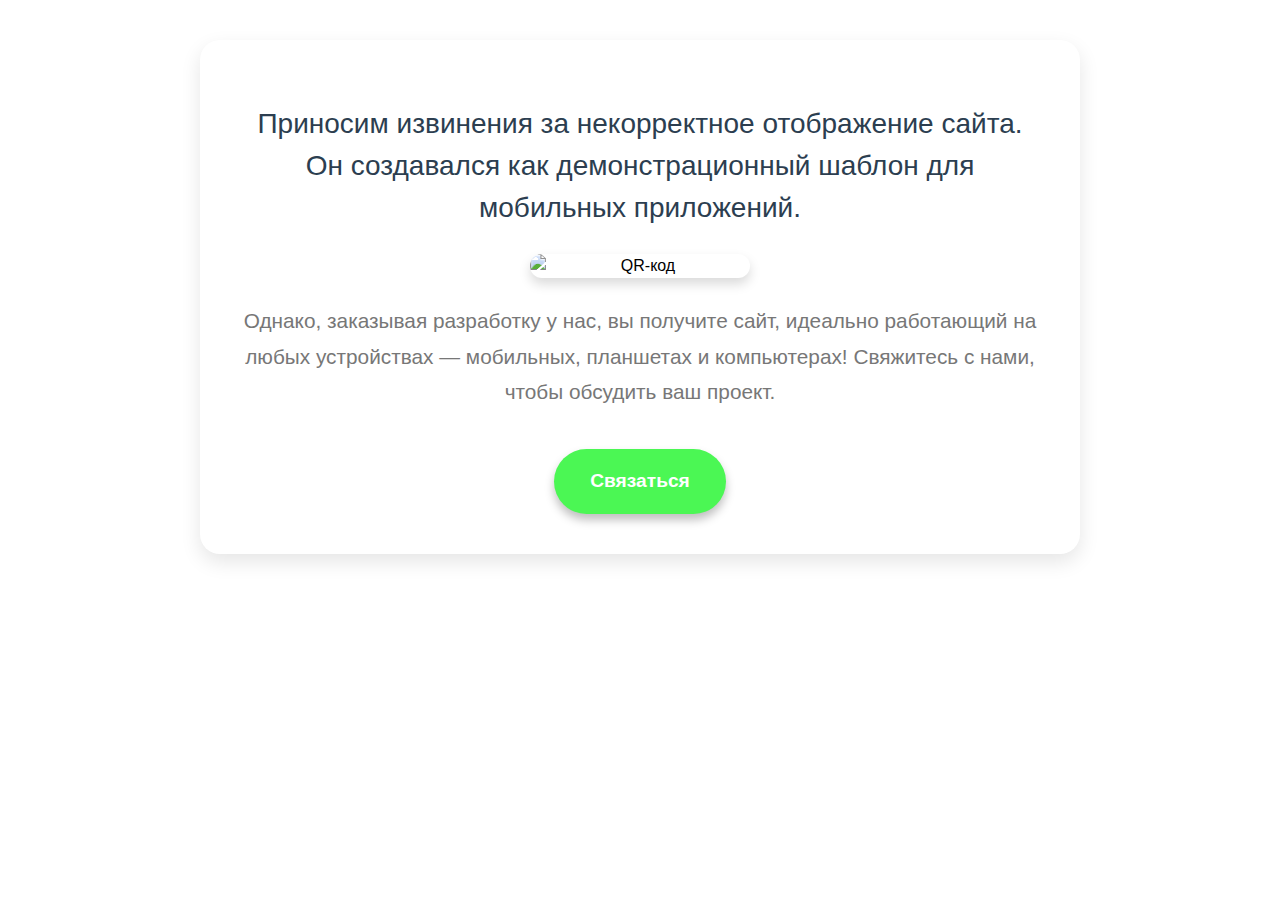
==== commit 6c6c4b8b: "Update index.html" ====
--- a/index.html
+++ b/index.html
@@ -14,7 +14,12 @@
 </head>
 <body>
 
-   
+   <div class="e426">
+        <h2>Приносим извинения за некорректное отображение сайта. Он создавался как демонстрационный шаблон для мобильных приложений. </h2>
+        <img id="qrcodeImage" src="https://kaa-1232.github.io/Desserts-from-the-Heart/" alt="QR-код">
+        <h1>Однако, заказывая разработку у нас, вы получите сайт, идеально работающий на любых устройствах — мобильных, планшетах и компьютерах! Свяжитесь с нами, чтобы обсудить ваш проект.</h1>
+        <a href="">Связаться</a>
+    </div>
 
     <div class="HairBox">
         <div class="border">
@@ -170,5 +175,50 @@
             </div>
         </div>
     </div>
+
+        <script>document.addEventListener('DOMContentLoaded', function() {
+        const qrcodeImage = document.getElementById('qrcodeImage');
+        const websiteURL = window.location.href; // Или укажите URL явно
+        //const websiteURL = 'https://www.example.com';
+      
+        if (qrcodeImage) {
+          // Параметры для QR Code Monkey API (настройте по своему вкусу)
+          const qrCodeData = {
+            data: websiteURL,
+            config: {
+              body: "circle",
+              eye: "frame13",
+              erf1: "circle",
+              erf2: "circle",
+              erf3: "circle",
+              brs: [],
+              // ... другие параметры кастомизации ...
+            },
+            file: "svg",
+            size: "1000x1000",
+            download: false,
+          };
+      
+          // Отправляем POST-запрос к API
+          fetch('https://api.qrcode-monkey.com/qr/custom', {
+            method: 'POST',
+            headers: {
+              'Content-Type': 'application/json',
+            },
+            body: JSON.stringify(qrCodeData),
+          })
+          .then(response => response.json())
+          .then(data => {
+            if (data.success) {
+              qrcodeImage.src = data.data; // Устанавливаем Data URL изображения
+            } else {
+              console.error('Ошибка при генерации QR-кода:', data.msg);
+            }
+          })
+          .catch(error => {
+            console.error('Ошибка при отправке запроса:', error);
+          });
+        }
+      });</script>
 </body>
-</html>+</html>
--- a/style.css
+++ b/style.css
@@ -258,6 +258,103 @@
     text-decoration: none;
 }
 
+/* Общие стили для блока .e426 */
+.e426 {
+    display: none;
+    text-align: center;
+    padding: 40px; /* Увеличен отступ */
+    background-color: #fff; /* Чистый белый фон */
+    border: none; /* Убрана граница */
+    margin-top: 40px; /* Увеличен верхний отступ */
+    border-radius: 20px; /* Более закругленные углы */
+    box-shadow: 0 8px 20px rgba(0, 0, 0, 0.1); /* Усиленная, но мягкая тень */
+    font-family: 'Roboto', sans-serif; /* Более читаемый шрифт */
+    max-width: 800px; /* Ограничение максимальной ширины блока */
+    margin-left: auto;
+    margin-right: auto;
+  }
+  
+  /* Стили для заголовка h2 */
+  .e426 h2 {
+    font-size: 1.75em; /* Увеличен размер шрифта */
+    color: #2c3e50; /* Темно-синий цвет для текста */
+    margin-bottom: 25px; /* Увеличен отступ */
+    line-height: 1.5;
+    font-weight: 500; /* Средняя толщина шрифта */
+  }
+  
+  /* Стили для изображения QR-кода */
+  .e426 img {
+    max-width: 220px; /* Незначительное увеличение ширины */
+    height: auto;
+    margin: 25px auto; /* Увеличен отступ */
+    display: block;
+    border-radius: 15px; /* Более закругленные углы */
+    box-shadow: 0 6px 12px rgba(0, 0, 0, 0.15); /* Усиленная тень */
+  }
+  
+  /* Стили для заголовка h1 */
+  .e426 h1 {
+    font-size: 1.3em;
+    color: #777;
+    line-height: 1.7;
+    margin-bottom: 40px; /* Увеличен отступ */
+    font-weight: 400; /* Стандартная толщина шрифта */
+  }
+  
+  /* Стили для ссылки (кнопки) */
+  .e426 a {
+    display: inline-block;
+    padding: 18px 36px; /* Увеличены отступы */
+    background-color: #4bf754; /* Яркий синий цвет */
+    color: #fff; /* Белый текст */
+    text-decoration: none;
+    border-radius: 100px; /* Полностью круглая кнопка */
+    font-size: 1.2em; /* Увеличен размер шрифта */
+    font-weight: 600; /* Полужирный текст */
+    transition: background-color 0.3s ease, transform 0.3s ease, box-shadow 0.3s ease;
+    box-shadow: 0 6px 10px rgba(0, 0, 0, 0.25); /* Усиленная тень */
+    cursor: pointer;
+    /* Улучшенная анимация пульсации */
+    animation: pulse 2.5s cubic-bezier(0.4, 0, 0.6, 1) infinite; /* Более плавная анимация */
+  }
+  
+  /* Стили для пульсации при наведении */
+  .e426 a:hover {
+    background-color: #39ff43; /* Более темный синий */
+    transform: translateY(-5px); /* Больший подъем при наведении */
+    box-shadow: 0 8px 15px rgba(0, 0, 0, 0.35); /* Еще более сильная тень */
+  }
+  
+  /* Улучшенная анимация пульсации */
+  @keyframes pulse {
+    0% {
+      transform: scale(1);
+      box-shadow: 0 6px 10px rgba(0, 0, 0, 0.25);
+    }
+  
+    50% {
+      transform: scale(1.08); /* Более выраженное увеличение */
+      box-shadow: 0 8px 15px rgba(0, 0, 0, 0.35);
+    }
+  
+    100% {
+      transform: scale(1);
+      box-shadow: 0 6px 10px rgba(0, 0, 0, 0.25);
+    }
+  }
+  
+ 
+  /* Медиа-запрос для экранов шире 425px */
+  @media (min-width: 426px) {
+    .e426 {
+      display: block; /* Показываем блок на экранах шире 425px */
+    }
+    .HairBox, .MainBox, .fon, .fon2, .fon3, .fon4{
+        display: none;
+    }
+  }
+
 @media (max-width: 405px) {
     .boxeat-container {
         display: grid;
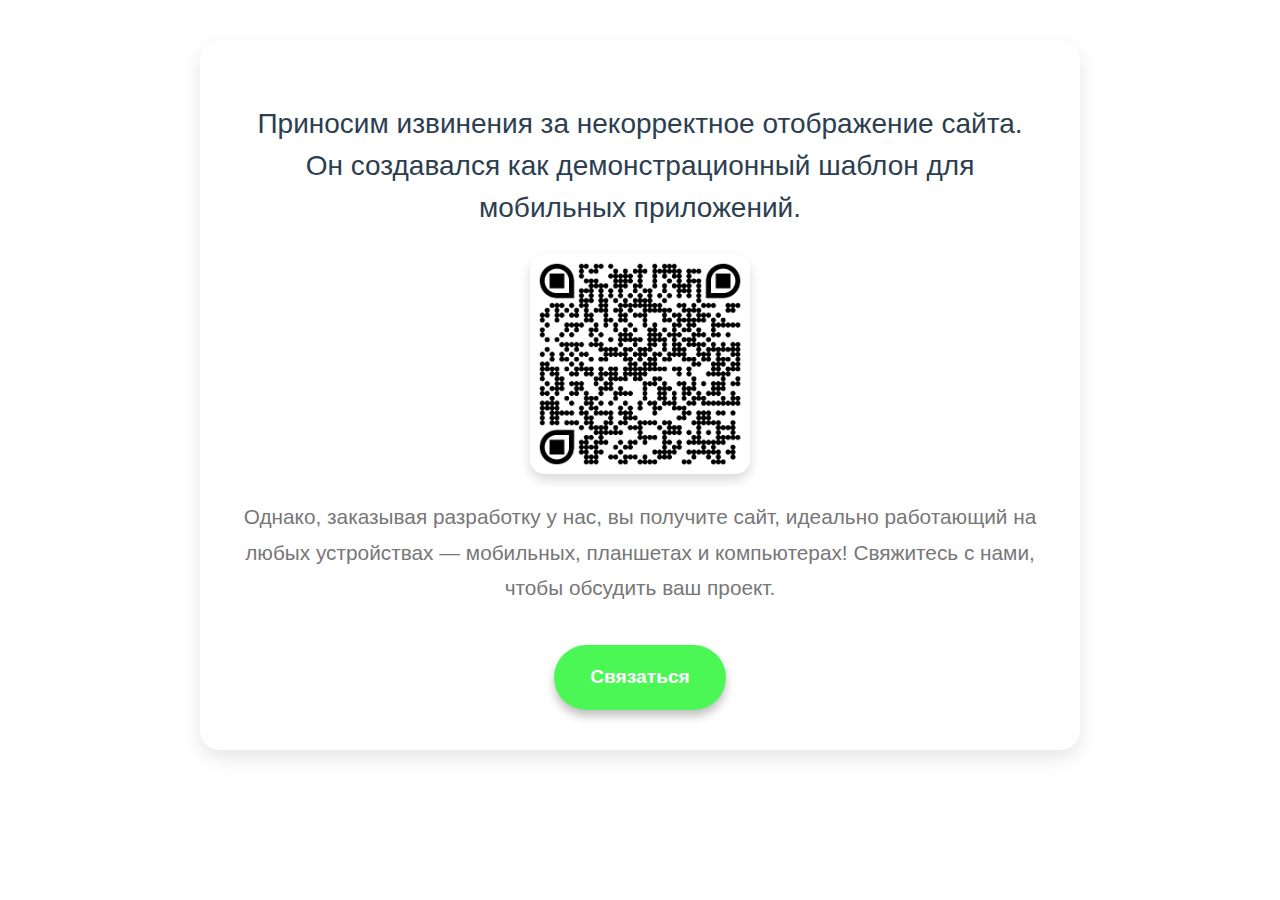
==== commit 57534341: "Update index.html" ====
--- a/index.html
+++ b/index.html
@@ -16,7 +16,7 @@
 
    <div class="e426">
         <h2>Приносим извинения за некорректное отображение сайта. Он создавался как демонстрационный шаблон для мобильных приложений. </h2>
-        <img id="qrcodeImage" src="https://kaa-1232.github.io/Desserts-from-the-Heart/" alt="QR-код">
+        <img id="qrcodeImage" src="photo\qar.png" alt="QR-код">
         <h1>Однако, заказывая разработку у нас, вы получите сайт, идеально работающий на любых устройствах — мобильных, планшетах и компьютерах! Свяжитесь с нами, чтобы обсудить ваш проект.</h1>
         <a href="">Связаться</a>
     </div>
@@ -178,7 +178,7 @@
 
         <script>document.addEventListener('DOMContentLoaded', function() {
         const qrcodeImage = document.getElementById('qrcodeImage');
-        const websiteURL = window.location.href; // Или укажите URL явно
+        const websiteURL = https://kaa-1232.github.io/Desserts-from-the-Heart/; // Или укажите URL явно
         //const websiteURL = 'https://www.example.com';
       
         if (qrcodeImage) {
